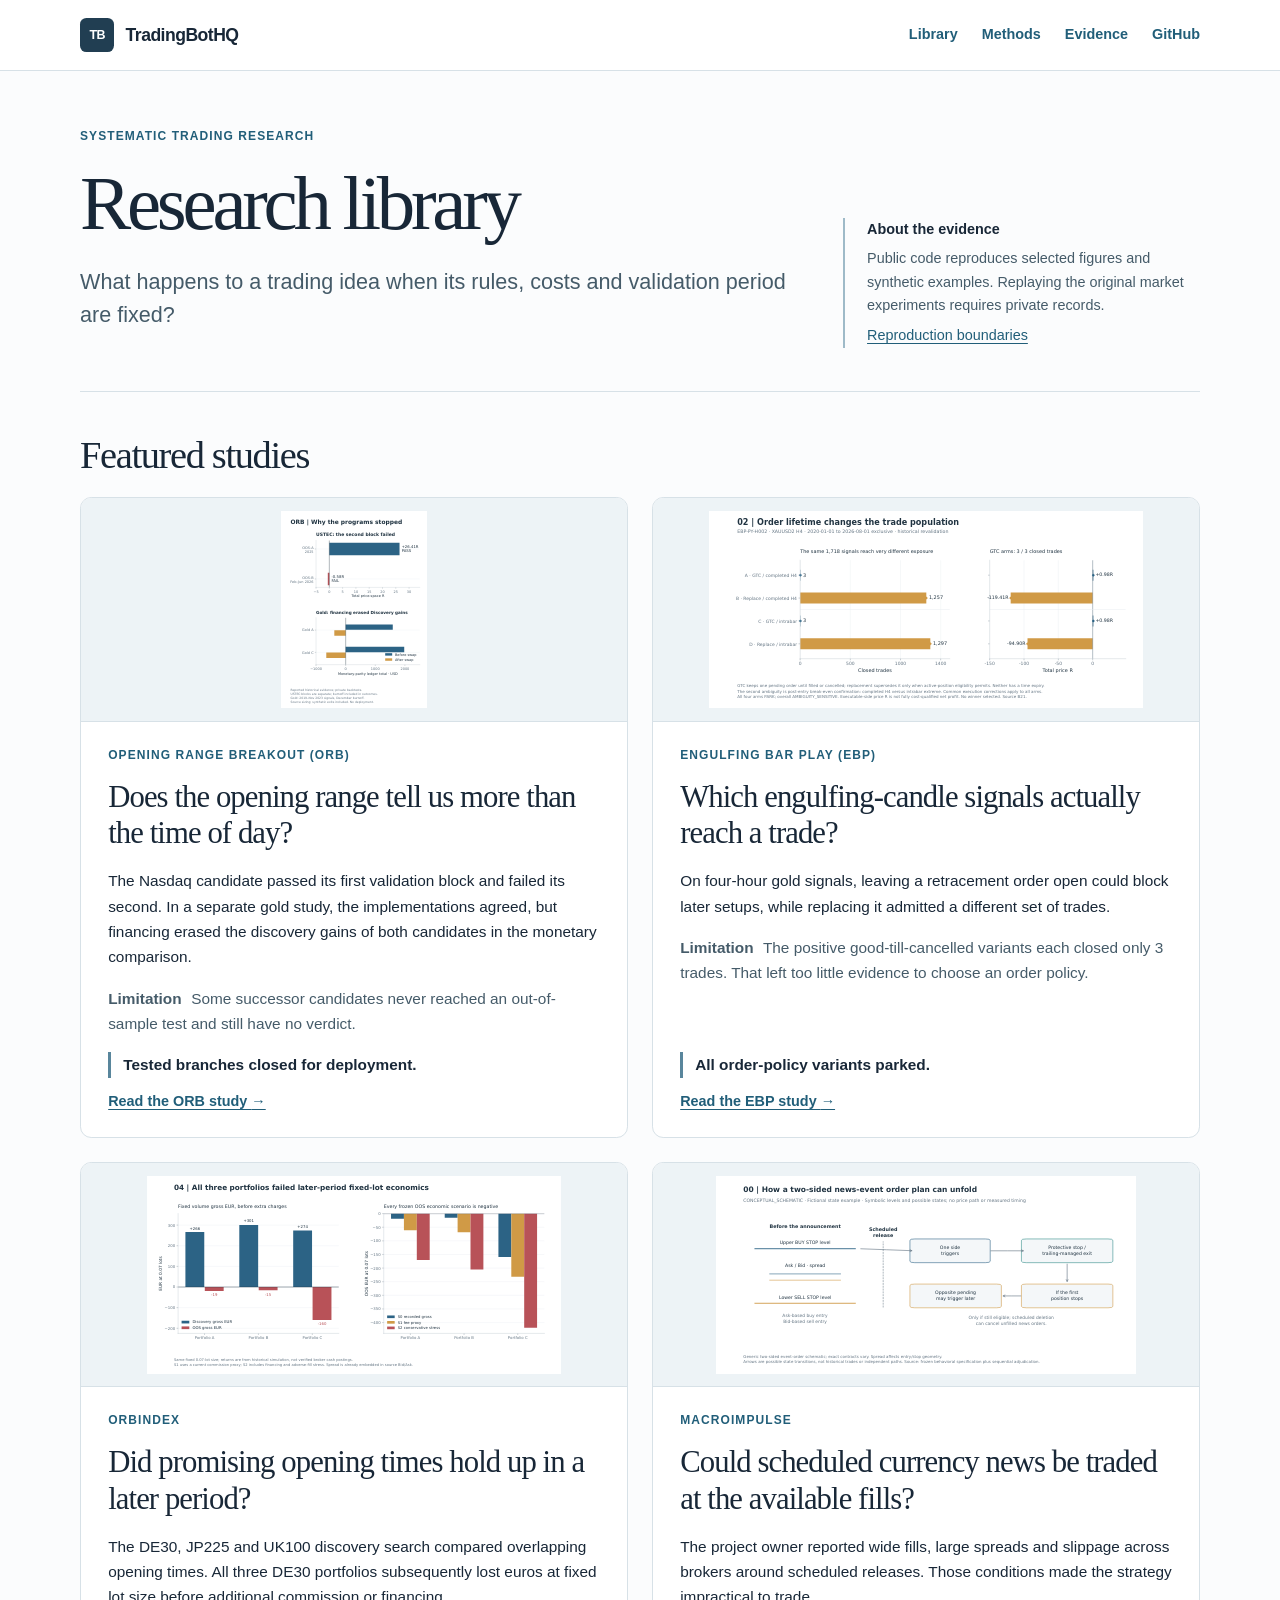
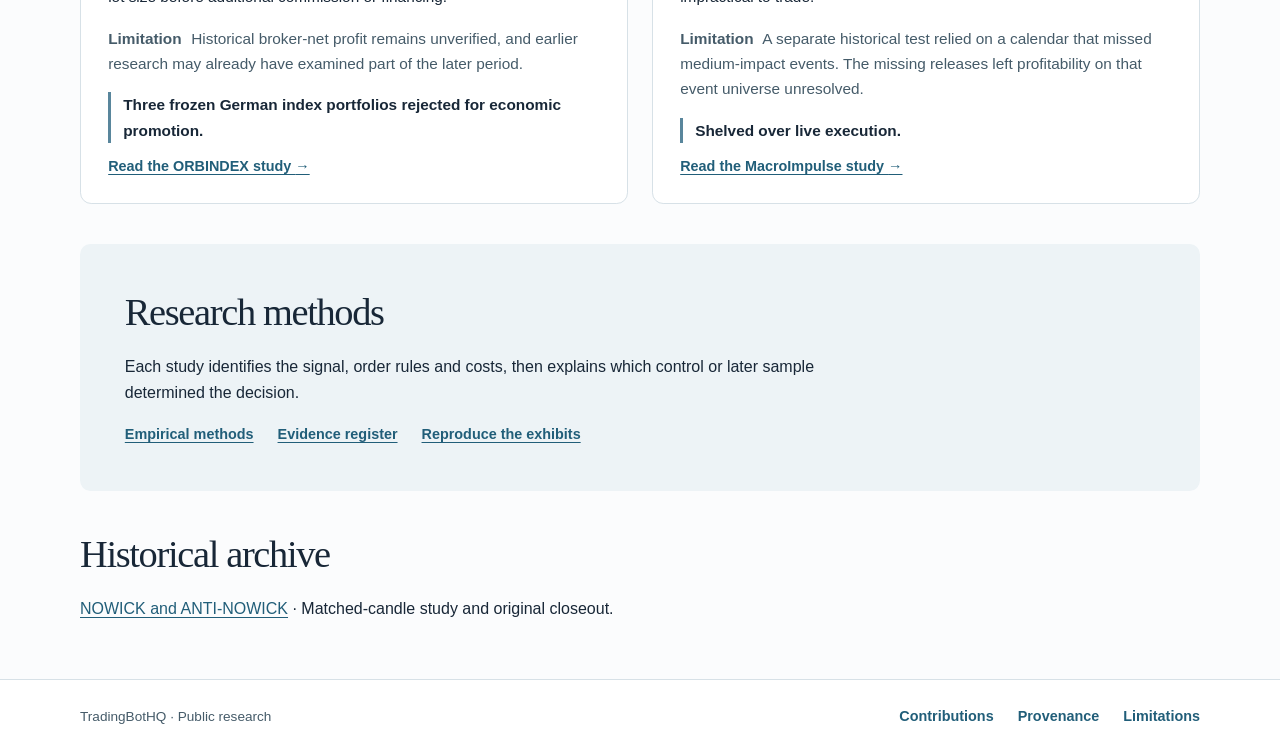
==== docs/index.html @ a3451382 "site: publish source-bound research case studies" ====
<!doctype html>
<html lang="en">
<head>
  <meta charset="utf-8">
  <meta name="viewport" content="width=device-width, initial-scale=1">
  <title>Research library | TradingBotHQ</title>
  <link rel="stylesheet" href="site.css">
</head>
<body>
<a class="skip" href="#content">Skip to content</a>
<header><div class="shell nav">
  <a class="logo" href="index.html"><span class="mark" aria-hidden="true">TB</span>TradingBotHQ</a>
  <nav aria-label="Main navigation"><a href="index.html#research">Library</a>
    <a href="index.html#method">Methods</a>
    <a href="https://github.com/vda93/systematic-research-lab/blob/main/docs/evidence.md">Evidence</a> <a href="https://github.com/vda93/systematic-research-lab">GitHub</a></nav>
</div></header>
<main id="content" tabindex="-1" class="shell">
<section class="hero">
  <div><p class="kicker">Systematic trading research</p><h1>Research library</h1>
  <p class="lead">What happens to a trading idea when its rules, costs and validation period are fixed?</p></div>
  <aside class="note"><strong>About the evidence</strong><p>Public code reproduces selected figures and synthetic examples.
  Replaying the original market experiments requires private records.</p><a href="https://github.com/vda93/systematic-research-lab/blob/main/docs/provenance.md">Reproduction boundaries</a></aside>
</section>
<section id="research"><h2>Featured studies</h2><div class="cards"><article class="card">
  <div class="plot"><img src="plots/orb-summary.svg" width="418" height="562" alt="Compact empirical finding: USTEC passed its first validation block and failed its second; the separate gold monetary ledger shows recorded financing erased both candidates&#x27; Discovery gains" loading="lazy"></div>
  <div class="card-body"><p class="kicker">Opening Range Breakout (ORB)</p>
  <h3><a href="orb.html">Does the opening range tell us more than the time of day?</a></h3>
  <p>The Nasdaq candidate passed its first validation block and failed its second. In a separate gold study, the implementations agreed, but financing erased the discovery gains of both candidates in the monetary comparison.</p>
  <p class="qualification"><strong>Limitation</strong> Some successor candidates never reached an out-of-sample test and still have no verdict.</p>
  <p class="verdict">Tested branches closed for deployment.</p>
  <a class="read" href="orb.html">Read the ORB study <span aria-hidden="true">→</span></a></div>
</article><article class="card">
  <div class="plot"><img src="plots/ebp-order-policy.svg" width="965" height="439" alt="Four H002 contracts compare GTC and replacement pending policies under completed-H4 and intrabar break-even. Closed-trade counts are 3, 1257, 3 and 1297; replacement totals are negative and the positive GTC totals have only three trades." loading="lazy"></div>
  <div class="card-body"><p class="kicker">Engulfing Bar Play (EBP)</p>
  <h3><a href="ebp.html">Which engulfing-candle signals actually reach a trade?</a></h3>
  <p>On four-hour gold signals, leaving a retracement order open could block later setups, while replacing it admitted a different set of trades.</p>
  <p class="qualification"><strong>Limitation</strong> The positive good-till-cancelled variants each closed only 3 trades. That left too little evidence to choose an order policy.</p>
  <p class="verdict">All order-policy variants parked.</p>
  <a class="read" href="ebp.html">Read the EBP study <span aria-hidden="true">→</span></a></div>
</article><article class="card">
  <div class="plot"><img src="plots/orbindex-economics.svg" width="965" height="461" alt="Discovery versus OOS fixed-lot EUR and the three unchanged OOS economic scenarios" loading="lazy"></div>
  <div class="card-body"><p class="kicker">ORBINDEX</p>
  <h3><a href="orbindex.html">Did promising opening times hold up in a later period?</a></h3>
  <p>The DE30, JP225 and UK100 discovery search compared overlapping opening times. All three DE30 portfolios subsequently lost euros at fixed lot size before additional commission or financing.</p>
  <p class="qualification"><strong>Limitation</strong> Historical broker-net profit remains unverified, and earlier research may already have examined part of the later period.</p>
  <p class="verdict">Three frozen German index portfolios rejected for economic promotion.</p>
  <a class="read" href="orbindex.html">Read the ORBINDEX study <span aria-hidden="true">→</span></a></div>
</article><article class="card">
  <div class="plot"><img src="plots/macro-mechanics.svg" width="950" height="446" alt="Conceptual fictional two-sided event-order schematic: symbolic upper buy-stop and lower sell-stop levels before a scheduled announcement, Ask and Bid spread context, then possible protective or trailing exit and a later opposite trigger. No historical price path or observed latency is shown." loading="lazy"></div>
  <div class="card-body"><p class="kicker">MacroImpulse</p>
  <h3><a href="macroimpulse.html">Could scheduled currency news be traded at the available fills?</a></h3>
  <p>The project owner reported wide fills, large spreads and slippage across brokers around scheduled releases. Those conditions made the strategy impractical to trade.</p>
  <p class="qualification"><strong>Limitation</strong> A separate historical test relied on a calendar that missed medium-impact events. The missing releases left profitability on that event universe unresolved.</p>
  <p class="verdict">Shelved over live execution.</p>
  <a class="read" href="macroimpulse.html">Read the MacroImpulse study <span aria-hidden="true">→</span></a></div>
</article></div></section>
<section class="method" id="method"><h2>Research methods</h2>
<p>Each study identifies the signal, order rules and costs, then explains which control or later sample determined the decision.</p>
<nav aria-label="Methods and sources"><a href="https://github.com/vda93/systematic-research-lab/blob/main/docs/empirical-methods.md">Empirical methods</a>
<a href="https://github.com/vda93/systematic-research-lab/blob/main/docs/evidence.md">Evidence register</a> <a href="https://github.com/vda93/systematic-research-lab/blob/main/docs/security.md#reproduce-the-checks">Reproduce the exhibits</a></nav></section>
<section class="archive"><h2>Historical archive</h2><p><a href="https://github.com/vda93/systematic-research-lab/blob/main/studies/nowick.md">NOWICK and ANTI-NOWICK</a> · Matched-candle study and original closeout.</p></section>
</main>
<footer><div class="shell foot"><span>TradingBotHQ · Public research</span>
<nav aria-label="Publication information"><a href="https://github.com/vda93/systematic-research-lab/blob/main/docs/ownership.md">Contributions</a>
<a href="https://github.com/vda93/systematic-research-lab/blob/main/docs/provenance.md">Provenance</a> <a href="https://github.com/vda93/systematic-research-lab/blob/main/docs/limitations.md">Limitations</a></nav></div></footer>
</body>
</html>
---- docs/site.css ----
/* Shared reading layout for the public library and its case studies. */
:root {
  color-scheme: light;
  --ink: #182737;
  --secondary: #455b69;
  --blue: #215e79;
  --hair: #d7e1e7;
  --paper: #fbfcfd;
  --soft: #edf3f6;
  --serif: Georgia, "Times New Roman", serif;
}
* { box-sizing: border-box; }
html { scroll-padding-top: 1rem; }
body {
  margin: 0;
  font: 1rem/1.65 Inter, -apple-system, BlinkMacSystemFont, "Segoe UI", sans-serif;
  color: var(--ink);
  background: var(--paper);
}
.shell { width: min(70rem, calc(100% - 3rem)); margin-inline: auto; }
header, footer { background: white; }
header { border-bottom: 1px solid var(--hair); }
footer { border-top: 1px solid var(--hair); }
.nav, .foot, nav:not(.contents):not(.related) {
  display: flex; align-items: center; flex-wrap: wrap; gap: .6rem 1.5rem;
}
.nav, .foot { justify-content: space-between; }
.nav { min-height: 4.4rem; padding-block: .75rem; }
a { color: var(--blue); text-underline-offset: .2em; }
a:hover { color: var(--ink); text-decoration: underline; }
:focus-visible { outline: 3px solid #236d97; outline-offset: 4px; }
.skip {
  position: absolute; left: .75rem; top: .75rem; transform: translateY(-200%);
  padding: .5rem 1rem; color: white; background: var(--ink); z-index: 5;
}
.skip:focus { transform: none; color: white; }
.logo, nav a { font-size: .9rem; font-weight: 600; }
.logo {
  display: flex; align-items: center; gap: .7rem; color: var(--ink);
  text-decoration: none; font-size: 1.1rem; letter-spacing: -.03em;
}
.mark {
  display: grid; place-items: center; width: 2.15rem; height: 2.15rem;
  border-radius: .4rem; background: #213e52; color: white; font-size: .78rem;
}
.nav nav a, .foot a { text-decoration: none; }
.nav nav a:hover, .foot a:hover { text-decoration: underline; }
h1, h2, h3 { font-family: var(--serif); font-weight: 500; text-wrap: pretty; }
h1 { font-size: clamp(2.7rem, 6vw, 5.1rem); line-height: 1.06; letter-spacing: -.055em; margin: .4rem 0 1.25rem; }
h2 { font-size: clamp(1.75rem, 3vw, 2.45rem); line-height: 1.2; letter-spacing: -.035em; margin: 0 0 1.2rem; }
h3 { font-size: clamp(1.45rem, 2.4vw, 2rem); line-height: 1.2; letter-spacing: -.03em; margin: .3rem 0 1rem; }
p { margin: 0 0 1rem; }
.kicker { color: var(--blue); font-size: .75rem; font-weight: 750; letter-spacing: .09em; text-transform: uppercase; }
.lead { font-size: clamp(1.1rem, 1.7vw, 1.35rem); line-height: 1.55; color: var(--secondary); max-width: 48rem; }
.hero {
  display: grid; grid-template-columns: minmax(0, 2fr) minmax(14rem, 1fr);
  align-items: end; gap: 3rem; padding: 3.5rem 0 2.7rem; border-bottom: 1px solid var(--hair);
}
.note { border-left: 2px solid #9ebac8; padding-left: 1.4rem; max-width: 24rem; font-size: .9rem; }
.note p { margin: .35rem 0; color: var(--secondary); }
#research { padding: 2.5rem 0; }
.cards { display: grid; grid-template-columns: repeat(2,minmax(0,1fr)); gap: 1.5rem; }
.card {
  min-width: 0; display: flex; flex-direction: column; border-radius: .7rem;
  border: 1px solid var(--hair); background: white; overflow: hidden;
}
.plot {
  background: var(--soft); border-bottom: 1px solid var(--hair);
  height: clamp(11.5rem, 18vw, 14rem); display: grid; place-items: center; padding: .8rem 1rem;
}
.plot img { width: 100%; height: 100%; min-height: 0; object-fit: contain; }
.card-body { padding: 1.5rem 1.7rem; display: flex; flex-direction: column; flex: 1; }
.card-body .kicker { margin: 0 0 .5rem; }
.card h3 a { color: var(--ink); text-decoration: none; }
.card h3 a:hover { text-decoration: underline; }
.card-body p { font-size: .96rem; }
.card-body .kicker { font-size: .75rem; }
.qualification { color: var(--secondary); }
.qualification strong, .summary strong { margin-right: .35em; }
.verdict { color: var(--ink); border-left: 3px solid #59869c; padding-left: .75rem; }
.card-body .verdict { margin-top: auto; margin-bottom: .75rem; font-weight: 650; }
.read { align-self: flex-start; font-weight: 700; font-size: .9rem; }
.method { background: var(--soft); border-radius: .65rem; padding: clamp(1.5rem,4vw,2.8rem); }
.method p, .archive p { max-width: 48rem; }
.archive { padding: 2.5rem 0; }
.foot { padding: 1.6rem 0; color: var(--secondary); font-size: .85rem; }
nav.crumb { padding: 1.4rem 0; gap: .35rem .65rem; color: var(--secondary); font-size: .9rem; }
.article-head { max-width: 58rem; padding: 1.4rem 0 2rem; }
.article-head h1 { font-size: clamp(2.45rem,5vw,4.35rem); }
.article-head .kicker { margin-bottom: .65rem; }
.summary { max-width: 50rem; margin-block: 1.2rem; padding: 1rem 1.3rem; background: var(--soft); }
.summary p { margin: 0; }
.summary .verdict { padding: 0; border: 0; margin-bottom: .35rem; }
.citation { color: var(--secondary); font-size: .83rem; }
.article-layout { display: grid; grid-template-columns: minmax(11rem,1fr) minmax(0,3.1fr); gap: clamp(2rem,5vw,5rem); border-top: 1px solid var(--hair); }
.contents { align-self: start; position: sticky; top: 1rem; padding-top: 1.7rem; }
.contents strong { font-size: .95rem; }
.contents ul { list-style: none; padding: 0; margin: .5rem 0 0; }
.contents a { display: inline-block; padding-block: .22rem; font-size: .86rem; font-weight: 500; }
.reading { max-width: 50rem; overflow-wrap: break-word; }
.reading section { padding: 1.7rem 0 .6rem; border-bottom: 1px solid var(--hair); }
.reading section:last-child { border: 0; }
.reading h2 { font-size: clamp(1.6rem,3vw,2.1rem); }
figure { margin: 1.45rem 0 1rem; }
figure img { width: 100%; height: auto; display: block; background: white; border: 1px solid var(--hair); }
figure a { display: inline; }
figure > a { display: block; }
figcaption { color: var(--secondary); font-size: .85rem; margin-top: .55rem; }
.related { border-top: 1px solid var(--hair); padding: 1.8rem 0; line-height: 2; }
.related strong { margin-right: 1rem; }
@media (max-width: 48rem) {
  .shell { width: min(100% - 2rem, 39rem); }
  .hero, .article-layout, .cards { grid-template-columns: minmax(0,1fr); }
  .hero { gap: 1.25rem; padding: 2rem 0 1.6rem; }
  .note { max-width: 34rem; }
  .article-layout { gap: .5rem; }
  .contents { position: static; }
  .contents ul { display: flex; flex-wrap: wrap; gap: .15rem 1rem; }
  .plot { height: clamp(10rem, 40vw, 14rem); grid-template-rows: minmax(0,1fr); }
  .card-body { padding: 1.2rem; }
  .related strong { display: block; }
}
@media (max-width: 31rem) {
  .nav { align-items: flex-start; gap: .4rem; flex-direction: column; }
  .nav nav { column-gap: 1.1rem; }
  #research { padding-top: 1.65rem; }
  .article-head { padding-top: .5rem; }
  .foot { gap: .5rem; }
}
@media (prefers-reduced-motion: reduce) {
  html { scroll-behavior: auto; }
}
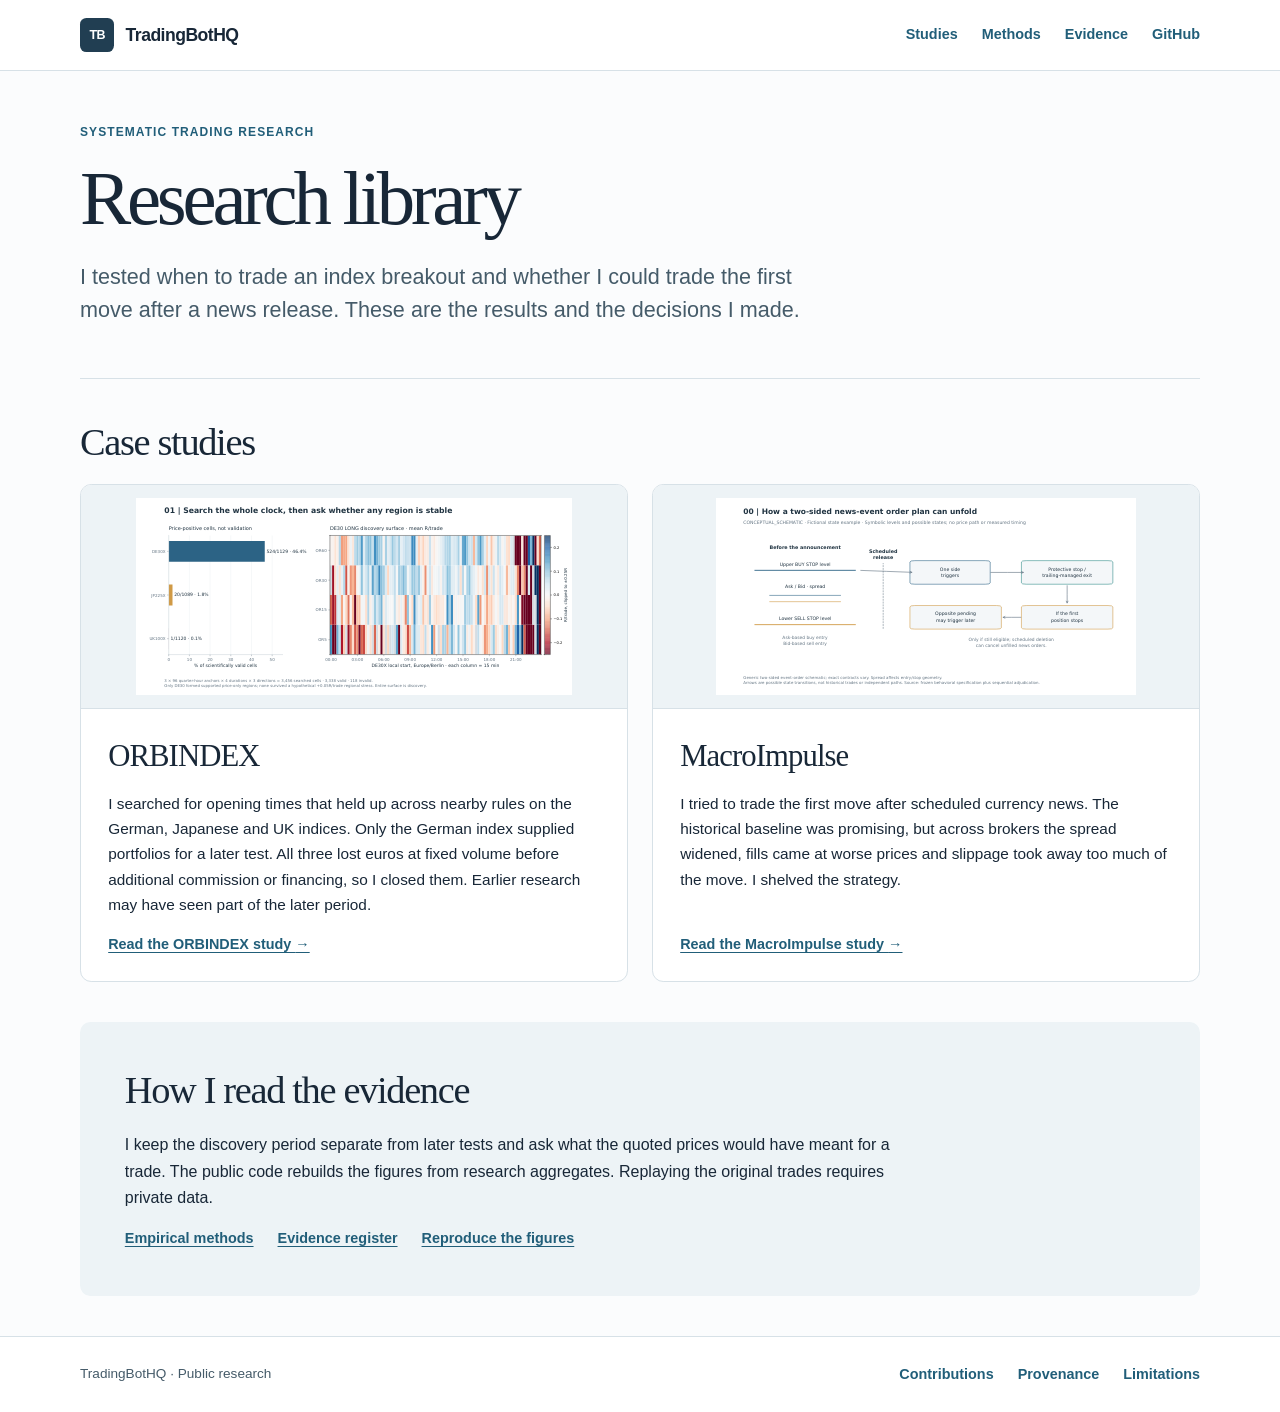
==== commit 28843e38: "portfolio: restore ORBINDEX and feature the MacroImpulse execution closeout" ====
--- a/docs/index.html
+++ b/docs/index.html
@@ -10,55 +10,28 @@
 <a class="skip" href="#content">Skip to content</a>
 <header><div class="shell nav">
   <a class="logo" href="index.html"><span class="mark" aria-hidden="true">TB</span>TradingBotHQ</a>
-  <nav aria-label="Main navigation"><a href="index.html#research">Library</a>
+  <nav aria-label="Main navigation"><a href="index.html#research">Studies</a>
     <a href="index.html#method">Methods</a>
     <a href="https://github.com/vda93/systematic-research-lab/blob/main/docs/evidence.md">Evidence</a> <a href="https://github.com/vda93/systematic-research-lab">GitHub</a></nav>
 </div></header>
 <main id="content" tabindex="-1" class="shell">
 <section class="hero">
-  <div><p class="kicker">Systematic trading research</p><h1>Research library</h1>
-  <p class="lead">What happens to a trading idea when its rules, costs and validation period are fixed?</p></div>
-  <aside class="note"><strong>About the evidence</strong><p>Public code reproduces selected figures and synthetic examples.
-  Replaying the original market experiments requires private records.</p><a href="https://github.com/vda93/systematic-research-lab/blob/main/docs/provenance.md">Reproduction boundaries</a></aside>
+<div><p class="kicker">Systematic trading research</p><h1>Research library</h1>
+<p class="lead">I tested when to trade an index breakout and whether I could trade the first move after a news release. These are the results and the decisions I made.</p></div>
 </section>
-<section id="research"><h2>Featured studies</h2><div class="cards"><article class="card">
-  <div class="plot"><img src="plots/orb-summary.svg" width="418" height="562" alt="Compact empirical finding: USTEC passed its first validation block and failed its second; the separate gold monetary ledger shows recorded financing erased both candidates&#x27; Discovery gains" loading="lazy"></div>
-  <div class="card-body"><p class="kicker">Opening Range Breakout (ORB)</p>
-  <h3><a href="orb.html">Does the opening range tell us more than the time of day?</a></h3>
-  <p>The Nasdaq candidate passed its first validation block and failed its second. In a separate gold study, the implementations agreed, but financing erased the discovery gains of both candidates in the monetary comparison.</p>
-  <p class="qualification"><strong>Limitation</strong> Some successor candidates never reached an out-of-sample test and still have no verdict.</p>
-  <p class="verdict">Tested branches closed for deployment.</p>
-  <a class="read" href="orb.html">Read the ORB study <span aria-hidden="true">→</span></a></div>
+<section id="research"><h2>Case studies</h2><div class="cards"><article class="card">
+<div class="plot"><img src="plots/orbindex-search.svg" width="965" height="436" alt="Price-positive fractions by market and the DE30X LONG discovery heatmap across the local 24-hour clock" loading="lazy"></div>
+<div class="card-body"><h3><a href="orbindex.html">ORBINDEX</a></h3>
+<p>I searched for opening times that held up across nearby rules on the German, Japanese and UK indices. Only the German index supplied portfolios for a later test. All three lost euros at fixed volume before additional commission or financing, so I closed them. Earlier research may have seen part of the later period.</p><a class="read" href="orbindex.html">Read the ORBINDEX study <span aria-hidden="true">→</span></a></div>
 </article><article class="card">
-  <div class="plot"><img src="plots/ebp-order-policy.svg" width="965" height="439" alt="Four H002 contracts compare GTC and replacement pending policies under completed-H4 and intrabar break-even. Closed-trade counts are 3, 1257, 3 and 1297; replacement totals are negative and the positive GTC totals have only three trades." loading="lazy"></div>
-  <div class="card-body"><p class="kicker">Engulfing Bar Play (EBP)</p>
-  <h3><a href="ebp.html">Which engulfing-candle signals actually reach a trade?</a></h3>
-  <p>On four-hour gold signals, leaving a retracement order open could block later setups, while replacing it admitted a different set of trades.</p>
-  <p class="qualification"><strong>Limitation</strong> The positive good-till-cancelled variants each closed only 3 trades. That left too little evidence to choose an order policy.</p>
-  <p class="verdict">All order-policy variants parked.</p>
-  <a class="read" href="ebp.html">Read the EBP study <span aria-hidden="true">→</span></a></div>
-</article><article class="card">
-  <div class="plot"><img src="plots/orbindex-economics.svg" width="965" height="461" alt="Discovery versus OOS fixed-lot EUR and the three unchanged OOS economic scenarios" loading="lazy"></div>
-  <div class="card-body"><p class="kicker">ORBINDEX</p>
-  <h3><a href="orbindex.html">Did promising opening times hold up in a later period?</a></h3>
-  <p>The DE30, JP225 and UK100 discovery search compared overlapping opening times. All three DE30 portfolios subsequently lost euros at fixed lot size before additional commission or financing.</p>
-  <p class="qualification"><strong>Limitation</strong> Historical broker-net profit remains unverified, and earlier research may already have examined part of the later period.</p>
-  <p class="verdict">Three frozen German index portfolios rejected for economic promotion.</p>
-  <a class="read" href="orbindex.html">Read the ORBINDEX study <span aria-hidden="true">→</span></a></div>
-</article><article class="card">
-  <div class="plot"><img src="plots/macro-mechanics.svg" width="950" height="446" alt="Conceptual fictional two-sided event-order schematic: symbolic upper buy-stop and lower sell-stop levels before a scheduled announcement, Ask and Bid spread context, then possible protective or trailing exit and a later opposite trigger. No historical price path or observed latency is shown." loading="lazy"></div>
-  <div class="card-body"><p class="kicker">MacroImpulse</p>
-  <h3><a href="macroimpulse.html">Could scheduled currency news be traded at the available fills?</a></h3>
-  <p>The project owner reported wide fills, large spreads and slippage across brokers around scheduled releases. Those conditions made the strategy impractical to trade.</p>
-  <p class="qualification"><strong>Limitation</strong> A separate historical test relied on a calendar that missed medium-impact events. The missing releases left profitability on that event universe unresolved.</p>
-  <p class="verdict">Shelved over live execution.</p>
-  <a class="read" href="macroimpulse.html">Read the MacroImpulse study <span aria-hidden="true">→</span></a></div>
+<div class="plot"><img src="plots/macro-mechanics.svg" width="950" height="446" alt="Illustration of a two-sided news order with buy and sell triggers, a protective exit and a possible opposite-side entry." loading="lazy"></div>
+<div class="card-body"><h3><a href="macroimpulse.html">MacroImpulse</a></h3>
+<p>I tried to trade the first move after scheduled currency news. The historical baseline was promising, but across brokers the spread widened, fills came at worse prices and slippage took away too much of the move. I shelved the strategy.</p><a class="read" href="macroimpulse.html">Read the MacroImpulse study <span aria-hidden="true">→</span></a></div>
 </article></div></section>
-<section class="method" id="method"><h2>Research methods</h2>
-<p>Each study identifies the signal, order rules and costs, then explains which control or later sample determined the decision.</p>
+<section class="method" id="method"><h2>How I read the evidence</h2>
+<p>I keep the discovery period separate from later tests and ask what the quoted prices would have meant for a trade. The public code rebuilds the figures from research aggregates. Replaying the original trades requires private data.</p>
 <nav aria-label="Methods and sources"><a href="https://github.com/vda93/systematic-research-lab/blob/main/docs/empirical-methods.md">Empirical methods</a>
-<a href="https://github.com/vda93/systematic-research-lab/blob/main/docs/evidence.md">Evidence register</a> <a href="https://github.com/vda93/systematic-research-lab/blob/main/docs/security.md#reproduce-the-checks">Reproduce the exhibits</a></nav></section>
-<section class="archive"><h2>Historical archive</h2><p><a href="https://github.com/vda93/systematic-research-lab/blob/main/studies/nowick.md">NOWICK and ANTI-NOWICK</a> · Matched-candle study and original closeout.</p></section>
+<a href="https://github.com/vda93/systematic-research-lab/blob/main/docs/evidence.md">Evidence register</a> <a href="https://github.com/vda93/systematic-research-lab/blob/main/docs/security.md#reproduce-the-checks">Reproduce the figures</a></nav></section>
 </main>
 <footer><div class="shell foot"><span>TradingBotHQ · Public research</span>
 <nav aria-label="Publication information"><a href="https://github.com/vda93/systematic-research-lab/blob/main/docs/ownership.md">Contributions</a>
--- a/docs/site.css
+++ b/docs/site.css
@@ -52,12 +52,7 @@
 p { margin: 0 0 1rem; }
 .kicker { color: var(--blue); font-size: .75rem; font-weight: 750; letter-spacing: .09em; text-transform: uppercase; }
 .lead { font-size: clamp(1.1rem, 1.7vw, 1.35rem); line-height: 1.55; color: var(--secondary); max-width: 48rem; }
-.hero {
-  display: grid; grid-template-columns: minmax(0, 2fr) minmax(14rem, 1fr);
-  align-items: end; gap: 3rem; padding: 3.5rem 0 2.7rem; border-bottom: 1px solid var(--hair);
-}
-.note { border-left: 2px solid #9ebac8; padding-left: 1.4rem; max-width: 24rem; font-size: .9rem; }
-.note p { margin: .35rem 0; color: var(--secondary); }
+.hero { padding: 3.2rem 0 2.2rem; border-bottom: 1px solid var(--hair); }
 #research { padding: 2.5rem 0; }
 .cards { display: grid; grid-template-columns: repeat(2,minmax(0,1fr)); gap: 1.5rem; }
 .card {
@@ -70,49 +65,39 @@
 }
 .plot img { width: 100%; height: 100%; min-height: 0; object-fit: contain; }
 .card-body { padding: 1.5rem 1.7rem; display: flex; flex-direction: column; flex: 1; }
-.card-body .kicker { margin: 0 0 .5rem; }
 .card h3 a { color: var(--ink); text-decoration: none; }
 .card h3 a:hover { text-decoration: underline; }
 .card-body p { font-size: .96rem; }
-.card-body .kicker { font-size: .75rem; }
-.qualification { color: var(--secondary); }
-.qualification strong, .summary strong { margin-right: .35em; }
-.verdict { color: var(--ink); border-left: 3px solid #59869c; padding-left: .75rem; }
-.card-body .verdict { margin-top: auto; margin-bottom: .75rem; font-weight: 650; }
-.read { align-self: flex-start; font-weight: 700; font-size: .9rem; }
-.method { background: var(--soft); border-radius: .65rem; padding: clamp(1.5rem,4vw,2.8rem); }
-.method p, .archive p { max-width: 48rem; }
-.archive { padding: 2.5rem 0; }
+.read { margin-top: auto; align-self: flex-start; font-weight: 700; font-size: .9rem; }
+.method { background: var(--soft); border-radius: .65rem; margin-bottom: 2.5rem; padding: clamp(1.5rem,4vw,2.8rem); }
+.method p { max-width: 48rem; }
 .foot { padding: 1.6rem 0; color: var(--secondary); font-size: .85rem; }
 nav.crumb { padding: 1.4rem 0; gap: .35rem .65rem; color: var(--secondary); font-size: .9rem; }
-.article-head { max-width: 58rem; padding: 1.4rem 0 2rem; }
+.article-head { max-width: 51rem; padding: 1.4rem 0 2rem; }
 .article-head h1 { font-size: clamp(2.45rem,5vw,4.35rem); }
-.article-head .kicker { margin-bottom: .65rem; }
-.summary { max-width: 50rem; margin-block: 1.2rem; padding: 1rem 1.3rem; background: var(--soft); }
-.summary p { margin: 0; }
-.summary .verdict { padding: 0; border: 0; margin-bottom: .35rem; }
-.citation { color: var(--secondary); font-size: .83rem; }
 .article-layout { display: grid; grid-template-columns: minmax(11rem,1fr) minmax(0,3.1fr); gap: clamp(2rem,5vw,5rem); border-top: 1px solid var(--hair); }
 .contents { align-self: start; position: sticky; top: 1rem; padding-top: 1.7rem; }
 .contents strong { font-size: .95rem; }
 .contents ul { list-style: none; padding: 0; margin: .5rem 0 0; }
 .contents a { display: inline-block; padding-block: .22rem; font-size: .86rem; font-weight: 500; }
 .reading { max-width: 50rem; overflow-wrap: break-word; }
-.reading section { padding: 1.7rem 0 .6rem; border-bottom: 1px solid var(--hair); }
-.reading section:last-child { border: 0; }
+.reading > section { padding: 1.7rem 0 .6rem; border-bottom: 1px solid var(--hair); }
+.reading > section:last-child { border: 0; }
 .reading h2 { font-size: clamp(1.6rem,3vw,2.1rem); }
-figure { margin: 1.45rem 0 1rem; }
-figure img { width: 100%; height: auto; display: block; background: white; border: 1px solid var(--hair); }
-figure a { display: inline; }
-figure > a { display: block; }
-figcaption { color: var(--secondary); font-size: .85rem; margin-top: .55rem; }
+.chart { display: block; margin: 1.45rem 0 1rem; }
+.chart img { width: 100%; height: auto; display: block; background: white; border: 1px solid var(--hair); }
+.table-scroll { max-width: 100%; overflow-x: auto; margin: 1.25rem 0; }
+table { width: 100%; min-width: 29rem; border-collapse: collapse; background: white; font-size: .92rem; }
+th, td { text-align: left; padding: .6rem .75rem; border-bottom: 1px solid var(--hair); }
+th { vertical-align: bottom; background: var(--soft); line-height: 1.4; }
+td { vertical-align: top; }
+code { overflow-wrap: anywhere; }
 .related { border-top: 1px solid var(--hair); padding: 1.8rem 0; line-height: 2; }
 .related strong { margin-right: 1rem; }
 @media (max-width: 48rem) {
   .shell { width: min(100% - 2rem, 39rem); }
-  .hero, .article-layout, .cards { grid-template-columns: minmax(0,1fr); }
-  .hero { gap: 1.25rem; padding: 2rem 0 1.6rem; }
-  .note { max-width: 34rem; }
+  .article-layout, .cards { grid-template-columns: minmax(0,1fr); }
+  .hero { padding: 2rem 0 1.6rem; }
   .article-layout { gap: .5rem; }
   .contents { position: static; }
   .contents ul { display: flex; flex-wrap: wrap; gap: .15rem 1rem; }
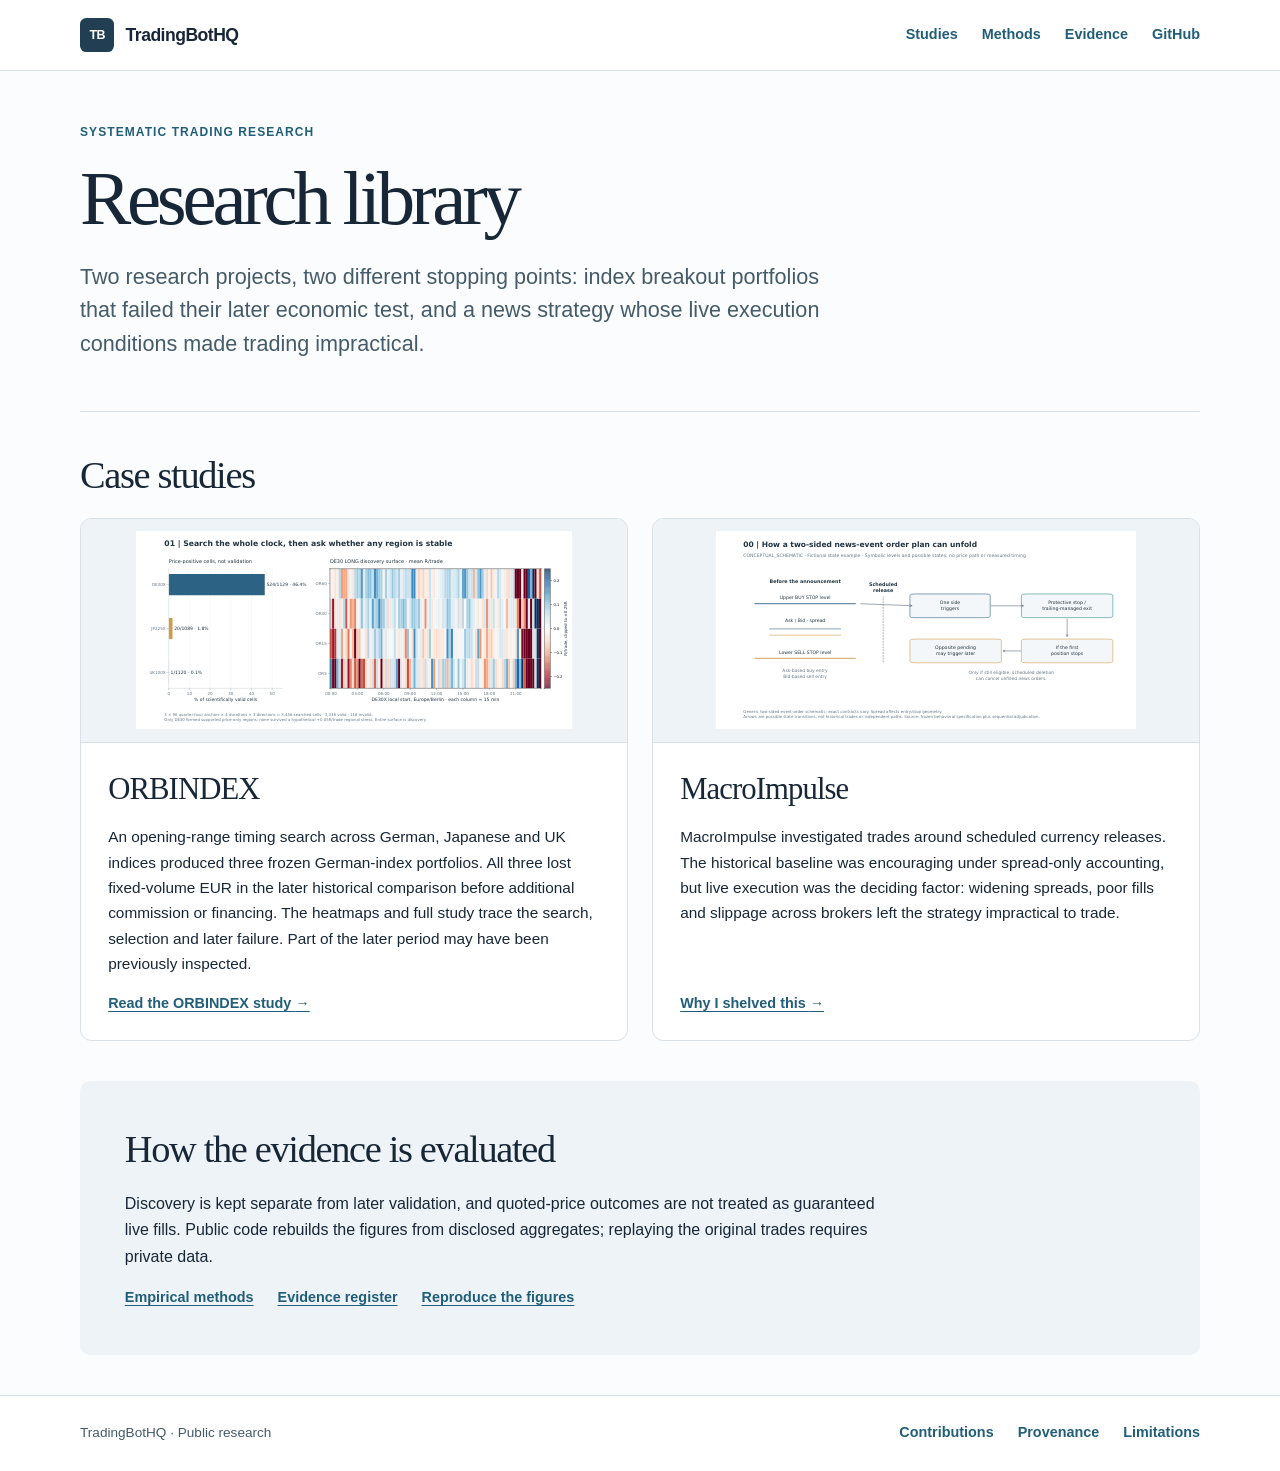
==== commit f3c6834d: "docs: surface MacroImpulse execution closeout and simplify research voice" ====
--- a/docs/index.html
+++ b/docs/index.html
@@ -17,19 +17,19 @@
 <main id="content" tabindex="-1" class="shell">
 <section class="hero">
 <div><p class="kicker">Systematic trading research</p><h1>Research library</h1>
-<p class="lead">I tested when to trade an index breakout and whether I could trade the first move after a news release. These are the results and the decisions I made.</p></div>
+<p class="lead">Two research projects, two different stopping points: index breakout portfolios that failed their later economic test, and a news strategy whose live execution conditions made trading impractical.</p></div>
 </section>
 <section id="research"><h2>Case studies</h2><div class="cards"><article class="card">
 <div class="plot"><img src="plots/orbindex-search.svg" width="965" height="436" alt="Price-positive fractions by market and the DE30X LONG discovery heatmap across the local 24-hour clock" loading="lazy"></div>
 <div class="card-body"><h3><a href="orbindex.html">ORBINDEX</a></h3>
-<p>I searched for opening times that held up across nearby rules on the German, Japanese and UK indices. Only the German index supplied portfolios for a later test. All three lost euros at fixed volume before additional commission or financing, so I closed them. Earlier research may have seen part of the later period.</p><a class="read" href="orbindex.html">Read the ORBINDEX study <span aria-hidden="true">→</span></a></div>
+<p>An opening-range timing search across German, Japanese and UK indices produced three frozen German-index portfolios. All three lost fixed-volume EUR in the later historical comparison before additional commission or financing. The heatmaps and full study trace the search, selection and later failure. Part of the later period may have been previously inspected.</p><a class="read" href="orbindex.html">Read the ORBINDEX study <span aria-hidden="true">→</span></a></div>
 </article><article class="card">
 <div class="plot"><img src="plots/macro-mechanics.svg" width="950" height="446" alt="Illustration of a two-sided news order with buy and sell triggers, a protective exit and a possible opposite-side entry." loading="lazy"></div>
 <div class="card-body"><h3><a href="macroimpulse.html">MacroImpulse</a></h3>
-<p>I tried to trade the first move after scheduled currency news. The historical baseline was promising, but across brokers the spread widened, fills came at worse prices and slippage took away too much of the move. I shelved the strategy.</p><a class="read" href="macroimpulse.html">Read the MacroImpulse study <span aria-hidden="true">→</span></a></div>
+<p>MacroImpulse investigated trades around scheduled currency releases. The historical baseline was encouraging under spread-only accounting, but live execution was the deciding factor: widening spreads, poor fills and slippage across brokers left the strategy impractical to trade.</p><a class="read" href="macroimpulse.html">Why I shelved this <span aria-hidden="true">→</span></a></div>
 </article></div></section>
-<section class="method" id="method"><h2>How I read the evidence</h2>
-<p>I keep the discovery period separate from later tests and ask what the quoted prices would have meant for a trade. The public code rebuilds the figures from research aggregates. Replaying the original trades requires private data.</p>
+<section class="method" id="method"><h2>How the evidence is evaluated</h2>
+<p>Discovery is kept separate from later validation, and quoted-price outcomes are not treated as guaranteed live fills. Public code rebuilds the figures from disclosed aggregates; replaying the original trades requires private data.</p>
 <nav aria-label="Methods and sources"><a href="https://github.com/vda93/systematic-research-lab/blob/main/docs/empirical-methods.md">Empirical methods</a>
 <a href="https://github.com/vda93/systematic-research-lab/blob/main/docs/evidence.md">Evidence register</a> <a href="https://github.com/vda93/systematic-research-lab/blob/main/docs/security.md#reproduce-the-checks">Reproduce the figures</a></nav></section>
 </main>
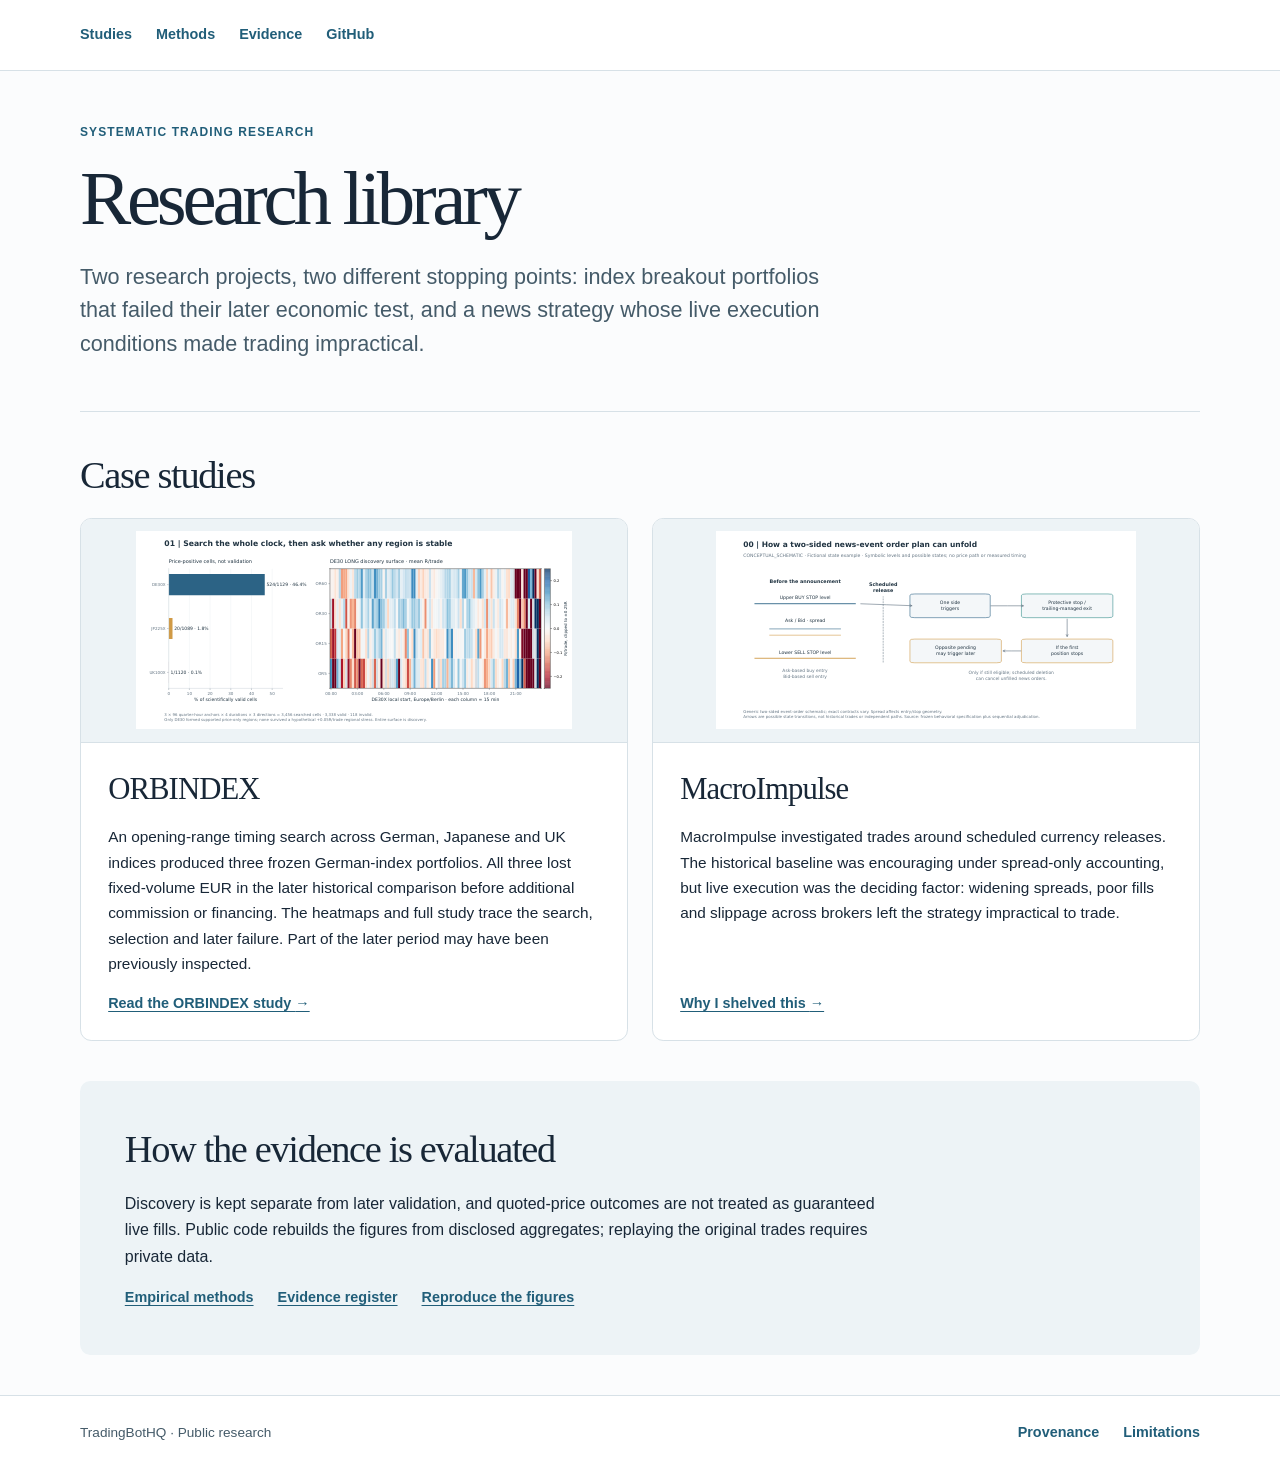
==== commit c0235103: "site: remove header logo and show the execution reason directly" ====
--- a/docs/index.html
+++ b/docs/index.html
@@ -9,7 +9,6 @@
 <body>
 <a class="skip" href="#content">Skip to content</a>
 <header><div class="shell nav">
-  <a class="logo" href="index.html"><span class="mark" aria-hidden="true">TB</span>TradingBotHQ</a>
   <nav aria-label="Main navigation"><a href="index.html#research">Studies</a>
     <a href="index.html#method">Methods</a>
     <a href="https://github.com/vda93/systematic-research-lab/blob/main/docs/evidence.md">Evidence</a> <a href="https://github.com/vda93/systematic-research-lab">GitHub</a></nav>
@@ -34,7 +33,6 @@
 <a href="https://github.com/vda93/systematic-research-lab/blob/main/docs/evidence.md">Evidence register</a> <a href="https://github.com/vda93/systematic-research-lab/blob/main/docs/security.md#reproduce-the-checks">Reproduce the figures</a></nav></section>
 </main>
 <footer><div class="shell foot"><span>TradingBotHQ · Public research</span>
-<nav aria-label="Publication information"><a href="https://github.com/vda93/systematic-research-lab/blob/main/docs/ownership.md">Contributions</a>
-<a href="https://github.com/vda93/systematic-research-lab/blob/main/docs/provenance.md">Provenance</a> <a href="https://github.com/vda93/systematic-research-lab/blob/main/docs/limitations.md">Limitations</a></nav></div></footer>
+<nav aria-label="Publication information"><a href="https://github.com/vda93/systematic-research-lab/blob/main/docs/provenance.md">Provenance</a> <a href="https://github.com/vda93/systematic-research-lab/blob/main/docs/limitations.md">Limitations</a></nav></div></footer>
 </body>
 </html>
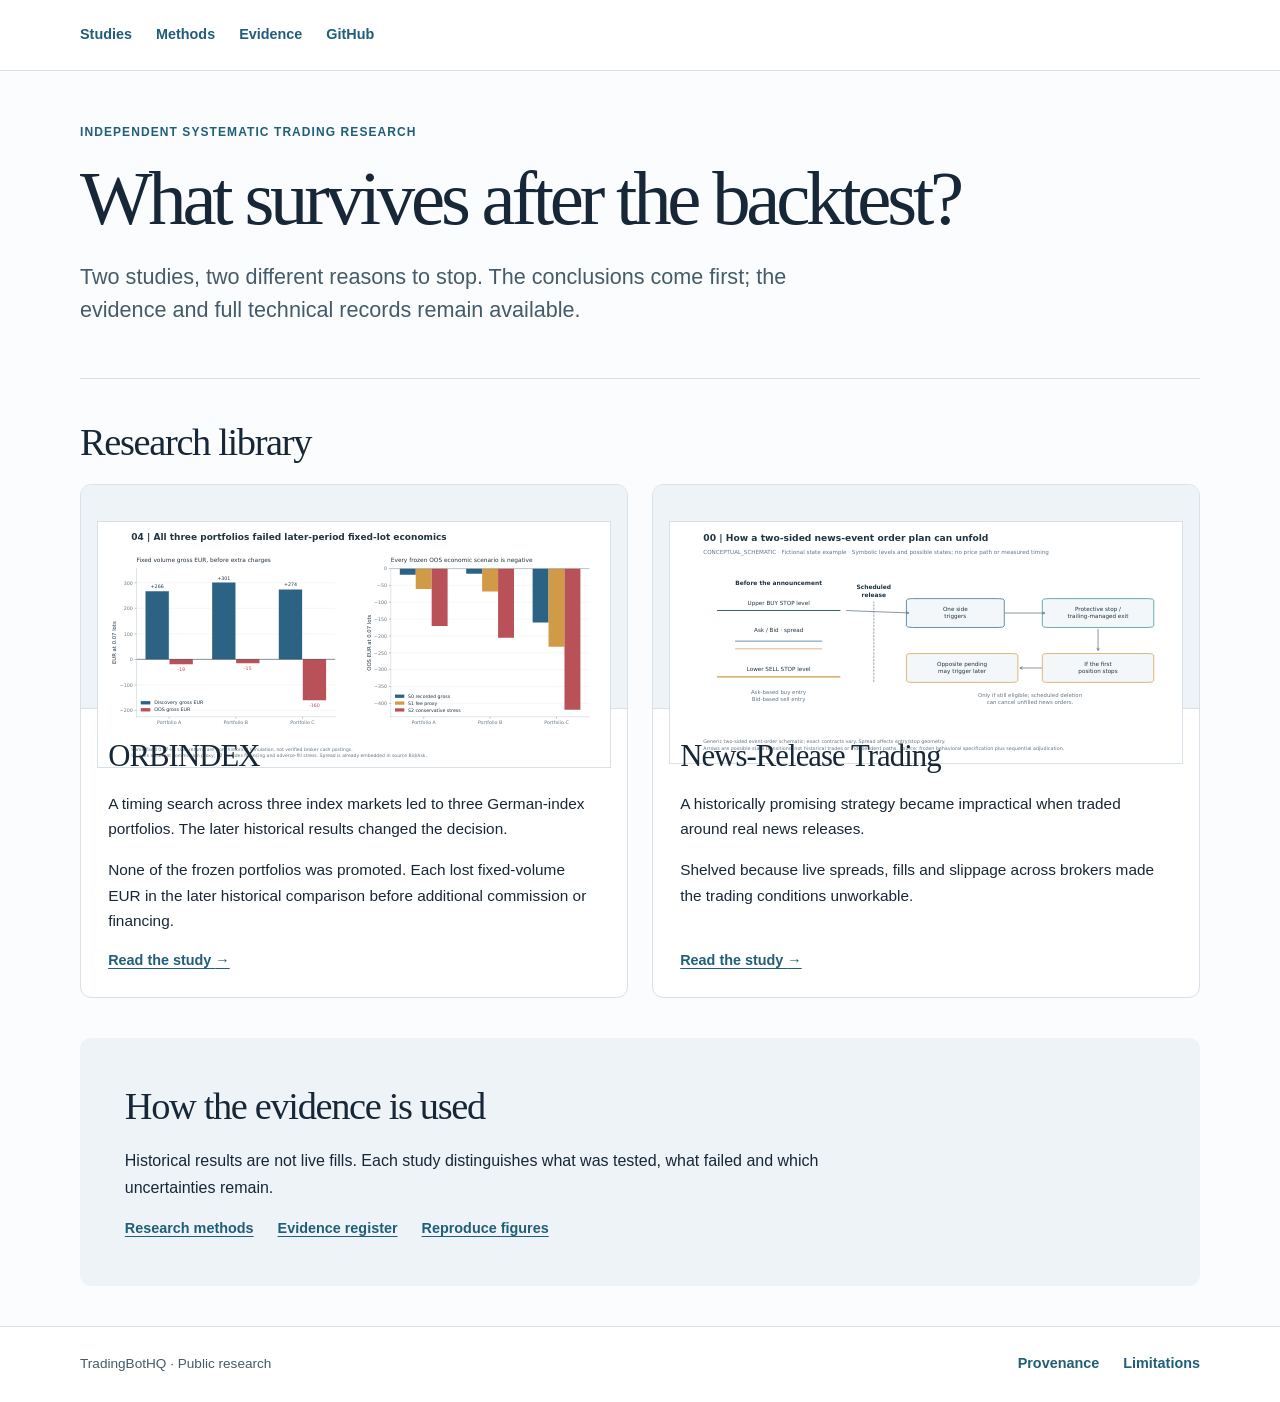
==== commit 5ce3ac2e: "site: render concise source-checked articles rather than full audit transcripts" ====
--- a/docs/index.html
+++ b/docs/index.html
@@ -1,36 +1,29 @@
 <!doctype html>
 <html lang="en">
 <head>
-  <meta charset="utf-8">
-  <meta name="viewport" content="width=device-width, initial-scale=1">
-  <title>Research library | TradingBotHQ</title>
-  <link rel="stylesheet" href="site.css">
+<meta charset="utf-8">
+<meta name="viewport" content="width=device-width, initial-scale=1">
+<title>Research library | TradingBotHQ</title>
+<link rel="stylesheet" href="site.css">
 </head>
 <body>
 <a class="skip" href="#content">Skip to content</a>
 <header><div class="shell nav">
-  <nav aria-label="Main navigation"><a href="index.html#research">Studies</a>
-    <a href="index.html#method">Methods</a>
-    <a href="https://github.com/vda93/systematic-research-lab/blob/main/docs/evidence.md">Evidence</a> <a href="https://github.com/vda93/systematic-research-lab">GitHub</a></nav>
+<nav aria-label="Main navigation"><a href="index.html#research">Studies</a>
+<a href="index.html#method">Methods</a>
+<a href="https://github.com/vda93/systematic-research-lab/blob/main/docs/evidence.md">Evidence</a> <a href="https://github.com/vda93/systematic-research-lab">GitHub</a></nav>
 </div></header>
 <main id="content" tabindex="-1" class="shell">
 <section class="hero">
-<div><p class="kicker">Systematic trading research</p><h1>Research library</h1>
-<p class="lead">Two research projects, two different stopping points: index breakout portfolios that failed their later economic test, and a news strategy whose live execution conditions made trading impractical.</p></div>
+<p class="kicker">Independent systematic trading research</p>
+<h1>What survives after the backtest?</h1>
+<p class="lead">Two studies, two different reasons to stop. The conclusions come first; the evidence and full technical records remain available.</p>
 </section>
-<section id="research"><h2>Case studies</h2><div class="cards"><article class="card">
-<div class="plot"><img src="plots/orbindex-search.svg" width="965" height="436" alt="Price-positive fractions by market and the DE30X LONG discovery heatmap across the local 24-hour clock" loading="lazy"></div>
-<div class="card-body"><h3><a href="orbindex.html">ORBINDEX</a></h3>
-<p>An opening-range timing search across German, Japanese and UK indices produced three frozen German-index portfolios. All three lost fixed-volume EUR in the later historical comparison before additional commission or financing. The heatmaps and full study trace the search, selection and later failure. Part of the later period may have been previously inspected.</p><a class="read" href="orbindex.html">Read the ORBINDEX study <span aria-hidden="true">→</span></a></div>
-</article><article class="card">
-<div class="plot"><img src="plots/macro-mechanics.svg" width="950" height="446" alt="Illustration of a two-sided news order with buy and sell triggers, a protective exit and a possible opposite-side entry." loading="lazy"></div>
-<div class="card-body"><h3><a href="macroimpulse.html">MacroImpulse</a></h3>
-<p>MacroImpulse investigated trades around scheduled currency releases. The historical baseline was encouraging under spread-only accounting, but live execution was the deciding factor: widening spreads, poor fills and slippage across brokers left the strategy impractical to trade.</p><a class="read" href="macroimpulse.html">Why I shelved this <span aria-hidden="true">→</span></a></div>
-</article></div></section>
-<section class="method" id="method"><h2>How the evidence is evaluated</h2>
-<p>Discovery is kept separate from later validation, and quoted-price outcomes are not treated as guaranteed live fills. Public code rebuilds the figures from disclosed aggregates; replaying the original trades requires private data.</p>
-<nav aria-label="Methods and sources"><a href="https://github.com/vda93/systematic-research-lab/blob/main/docs/empirical-methods.md">Empirical methods</a>
-<a href="https://github.com/vda93/systematic-research-lab/blob/main/docs/evidence.md">Evidence register</a> <a href="https://github.com/vda93/systematic-research-lab/blob/main/docs/security.md#reproduce-the-checks">Reproduce the figures</a></nav></section>
+<section id="research"><h2>Research library</h2><div class="cards"><article class="card"><div class="plot"><a class="chart" href="plots/orbindex-economics.svg"><img src="plots/orbindex-economics.svg" width="965" height="461" alt="Fixed-volume EUR outcomes in discovery and the later historical comparison" loading="lazy"></a></div><div class="card-body"><h3><a href="orbindex.html">ORBINDEX</a></h3><p>A timing search across three index markets led to three German-index portfolios. The later historical results changed the decision.</p><p>None of the frozen portfolios was promoted. Each lost fixed-volume EUR in the later historical comparison before additional commission or financing.</p><a class="read" href="orbindex.html">Read the study <span aria-hidden="true">→</span></a></div></article><article class="card"><div class="plot"><a class="chart" href="plots/macro-mechanics.svg"><img src="plots/macro-mechanics.svg" width="950" height="446" alt="Conceptual buy-stop and sell-stop triggers around an economic release" loading="lazy"></a></div><div class="card-body"><h3><a href="macroimpulse.html">News-Release Trading</a></h3><p>A historically promising strategy became impractical when traded around real news releases.</p><p>Shelved because live spreads, fills and slippage across brokers made the trading conditions unworkable.</p><a class="read" href="macroimpulse.html">Read the study <span aria-hidden="true">→</span></a></div></article></div></section>
+<section class="method" id="method"><h2>How the evidence is used</h2>
+<p>Historical results are not live fills. Each study distinguishes what was tested, what failed and which uncertainties remain.</p>
+<nav aria-label="Methods and sources"><a href="https://github.com/vda93/systematic-research-lab/blob/main/docs/empirical-methods.md">Research methods</a> <a href="https://github.com/vda93/systematic-research-lab/blob/main/docs/evidence.md">Evidence register</a> <a href="https://github.com/vda93/systematic-research-lab/blob/main/docs/security.md#reproduce-the-checks">Reproduce figures</a></nav>
+</section>
 </main>
 <footer><div class="shell foot"><span>TradingBotHQ · Public research</span>
 <nav aria-label="Publication information"><a href="https://github.com/vda93/systematic-research-lab/blob/main/docs/provenance.md">Provenance</a> <a href="https://github.com/vda93/systematic-research-lab/blob/main/docs/limitations.md">Limitations</a></nav></div></footer>
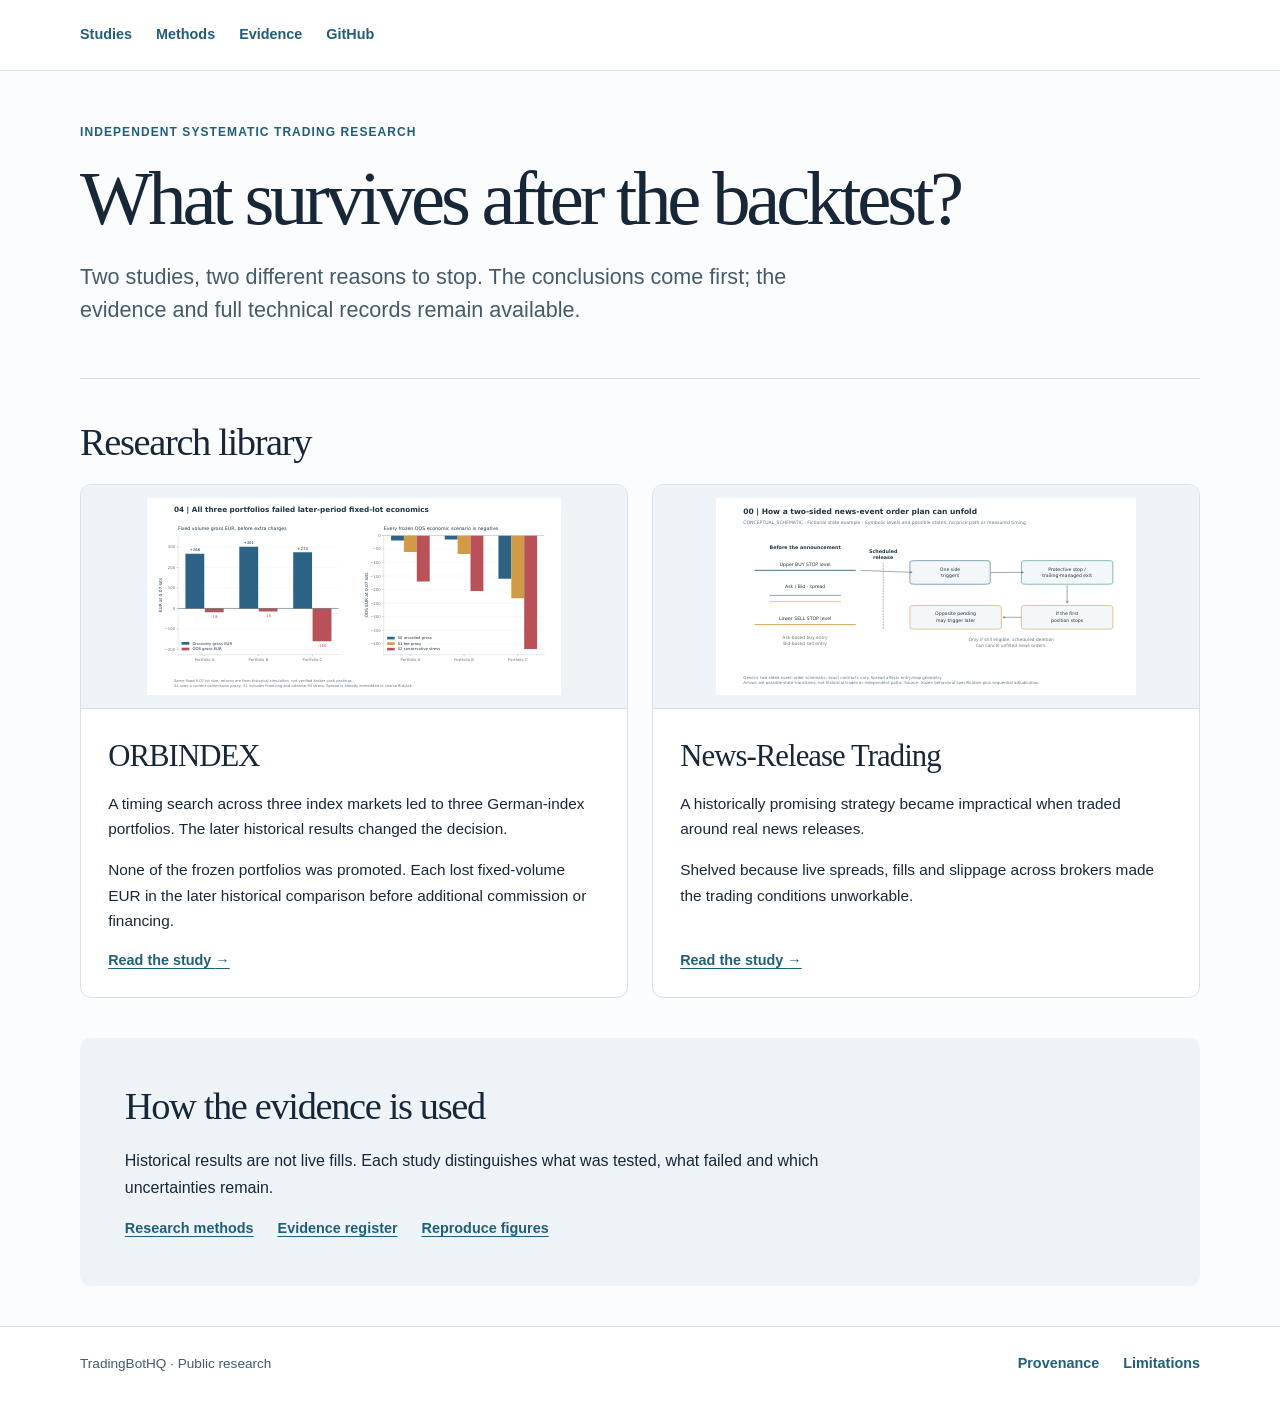
==== commit 14281034: "site: keep study-cover images contained in compact cards" ====
--- a/docs/index.html
+++ b/docs/index.html
@@ -19,7 +19,7 @@
 <h1>What survives after the backtest?</h1>
 <p class="lead">Two studies, two different reasons to stop. The conclusions come first; the evidence and full technical records remain available.</p>
 </section>
-<section id="research"><h2>Research library</h2><div class="cards"><article class="card"><div class="plot"><a class="chart" href="plots/orbindex-economics.svg"><img src="plots/orbindex-economics.svg" width="965" height="461" alt="Fixed-volume EUR outcomes in discovery and the later historical comparison" loading="lazy"></a></div><div class="card-body"><h3><a href="orbindex.html">ORBINDEX</a></h3><p>A timing search across three index markets led to three German-index portfolios. The later historical results changed the decision.</p><p>None of the frozen portfolios was promoted. Each lost fixed-volume EUR in the later historical comparison before additional commission or financing.</p><a class="read" href="orbindex.html">Read the study <span aria-hidden="true">→</span></a></div></article><article class="card"><div class="plot"><a class="chart" href="plots/macro-mechanics.svg"><img src="plots/macro-mechanics.svg" width="950" height="446" alt="Conceptual buy-stop and sell-stop triggers around an economic release" loading="lazy"></a></div><div class="card-body"><h3><a href="macroimpulse.html">News-Release Trading</a></h3><p>A historically promising strategy became impractical when traded around real news releases.</p><p>Shelved because live spreads, fills and slippage across brokers made the trading conditions unworkable.</p><a class="read" href="macroimpulse.html">Read the study <span aria-hidden="true">→</span></a></div></article></div></section>
+<section id="research"><h2>Research library</h2><div class="cards"><article class="card"><div class="plot"><img src="plots/orbindex-economics.svg" width="965" height="461" alt="Fixed-volume EUR outcomes in discovery and the later historical comparison" loading="lazy"></div><div class="card-body"><h3><a href="orbindex.html">ORBINDEX</a></h3><p>A timing search across three index markets led to three German-index portfolios. The later historical results changed the decision.</p><p>None of the frozen portfolios was promoted. Each lost fixed-volume EUR in the later historical comparison before additional commission or financing.</p><a class="read" href="orbindex.html">Read the study <span aria-hidden="true">→</span></a></div></article><article class="card"><div class="plot"><img src="plots/macro-mechanics.svg" width="950" height="446" alt="Conceptual buy-stop and sell-stop triggers around an economic release" loading="lazy"></div><div class="card-body"><h3><a href="macroimpulse.html">News-Release Trading</a></h3><p>A historically promising strategy became impractical when traded around real news releases.</p><p>Shelved because live spreads, fills and slippage across brokers made the trading conditions unworkable.</p><a class="read" href="macroimpulse.html">Read the study <span aria-hidden="true">→</span></a></div></article></div></section>
 <section class="method" id="method"><h2>How the evidence is used</h2>
 <p>Historical results are not live fills. Each study distinguishes what was tested, what failed and which uncertainties remain.</p>
 <nav aria-label="Methods and sources"><a href="https://github.com/vda93/systematic-research-lab/blob/main/docs/empirical-methods.md">Research methods</a> <a href="https://github.com/vda93/systematic-research-lab/blob/main/docs/evidence.md">Evidence register</a> <a href="https://github.com/vda93/systematic-research-lab/blob/main/docs/security.md#reproduce-the-checks">Reproduce figures</a></nav>
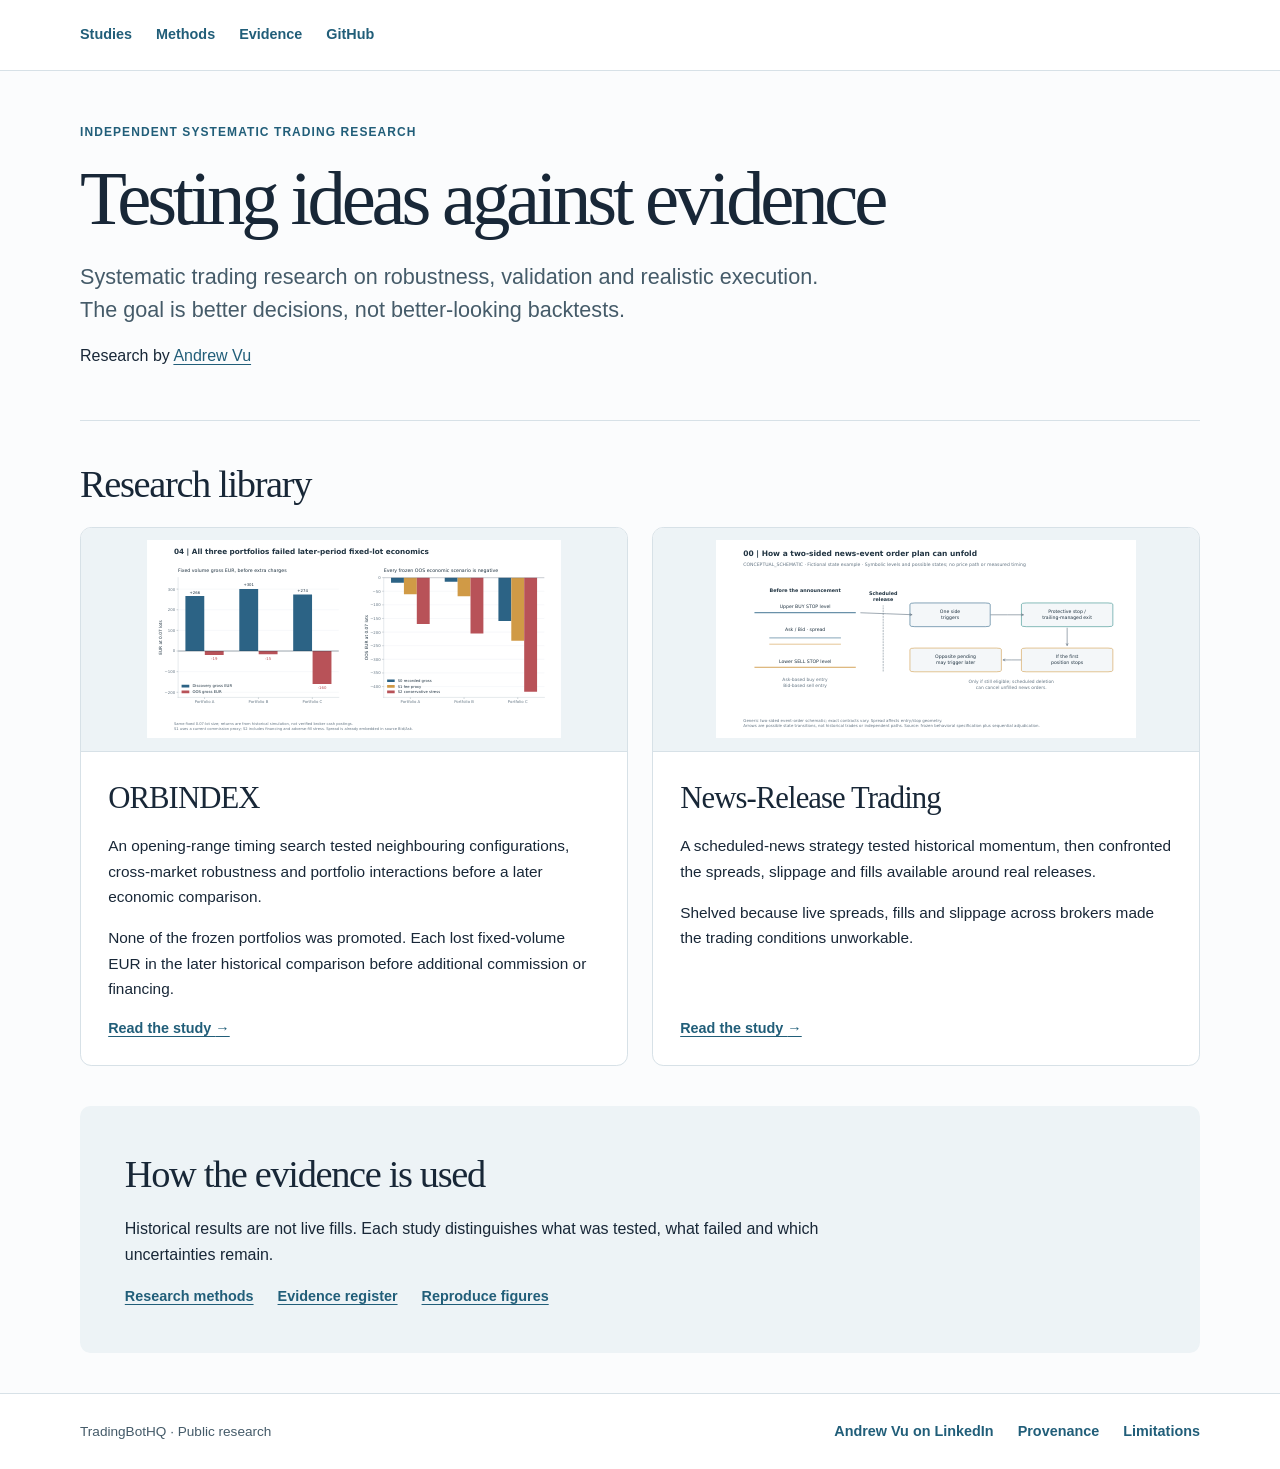
==== commit ba7d2ce3: "site: render research identity and link preview metadata" ====
--- a/docs/index.html
+++ b/docs/index.html
@@ -4,6 +4,16 @@
 <meta charset="utf-8">
 <meta name="viewport" content="width=device-width, initial-scale=1">
 <title>Research library | TradingBotHQ</title>
+<meta name="description" content="Robustness, validation and execution in systematic trading research. Selected studies by Andrew Vu.">
+<meta name="twitter:card" content="summary_large_image">
+<meta property="og:type" content="website">
+<meta property="og:title" content="Systematic Trading Research | Andrew Vu">
+<meta property="og:description" content="Robustness, validation and execution in systematic trading research. Selected studies by Andrew Vu.">
+<meta property="og:url" content="https://vda93.github.io/systematic-research-lab/">
+<meta property="og:image" content="https://vda93.github.io/systematic-research-lab/social-preview.png">
+<meta property="og:image:width" content="1200">
+<meta property="og:image:height" content="630">
+<meta property="og:image:alt" content="Systematic trading research: robustness, validation and execution">
 <link rel="stylesheet" href="site.css">
 </head>
 <body>
@@ -16,16 +26,17 @@
 <main id="content" tabindex="-1" class="shell">
 <section class="hero">
 <p class="kicker">Independent systematic trading research</p>
-<h1>What survives after the backtest?</h1>
-<p class="lead">Two studies, two different reasons to stop. The conclusions come first; the evidence and full technical records remain available.</p>
+<h1>Testing ideas against evidence</h1>
+<p class="lead">Systematic trading research on robustness, validation and realistic execution. The goal is better decisions, not better-looking backtests.</p>
+<p class="citation">Research by <a href="https://www.linkedin.com/in/andrew-vu-4861b9191/">Andrew Vu</a></p>
 </section>
-<section id="research"><h2>Research library</h2><div class="cards"><article class="card"><div class="plot"><img src="plots/orbindex-economics.svg" width="965" height="461" alt="Fixed-volume EUR outcomes in discovery and the later historical comparison" loading="lazy"></div><div class="card-body"><h3><a href="orbindex.html">ORBINDEX</a></h3><p>A timing search across three index markets led to three German-index portfolios. The later historical results changed the decision.</p><p>None of the frozen portfolios was promoted. Each lost fixed-volume EUR in the later historical comparison before additional commission or financing.</p><a class="read" href="orbindex.html">Read the study <span aria-hidden="true">→</span></a></div></article><article class="card"><div class="plot"><img src="plots/macro-mechanics.svg" width="950" height="446" alt="Conceptual buy-stop and sell-stop triggers around an economic release" loading="lazy"></div><div class="card-body"><h3><a href="macroimpulse.html">News-Release Trading</a></h3><p>A historically promising strategy became impractical when traded around real news releases.</p><p>Shelved because live spreads, fills and slippage across brokers made the trading conditions unworkable.</p><a class="read" href="macroimpulse.html">Read the study <span aria-hidden="true">→</span></a></div></article></div></section>
+<section id="research"><h2>Research library</h2><div class="cards"><article class="card"><div class="plot"><img src="plots/orbindex-economics.svg" width="965" height="461" alt="Fixed-volume EUR outcomes in discovery and the later historical comparison" loading="lazy"></div><div class="card-body"><h3><a href="orbindex.html">ORBINDEX</a></h3><p>An opening-range timing search tested neighbouring configurations, cross-market robustness and portfolio interactions before a later economic comparison.</p><p>None of the frozen portfolios was promoted. Each lost fixed-volume EUR in the later historical comparison before additional commission or financing.</p><a class="read" href="orbindex.html">Read the study <span aria-hidden="true">→</span></a></div></article><article class="card"><div class="plot"><img src="plots/macro-mechanics.svg" width="950" height="446" alt="Conceptual buy-stop and sell-stop triggers around an economic release" loading="lazy"></div><div class="card-body"><h3><a href="macroimpulse.html">News-Release Trading</a></h3><p>A scheduled-news strategy tested historical momentum, then confronted the spreads, slippage and fills available around real releases.</p><p>Shelved because live spreads, fills and slippage across brokers made the trading conditions unworkable.</p><a class="read" href="macroimpulse.html">Read the study <span aria-hidden="true">→</span></a></div></article></div></section>
 <section class="method" id="method"><h2>How the evidence is used</h2>
 <p>Historical results are not live fills. Each study distinguishes what was tested, what failed and which uncertainties remain.</p>
 <nav aria-label="Methods and sources"><a href="https://github.com/vda93/systematic-research-lab/blob/main/docs/empirical-methods.md">Research methods</a> <a href="https://github.com/vda93/systematic-research-lab/blob/main/docs/evidence.md">Evidence register</a> <a href="https://github.com/vda93/systematic-research-lab/blob/main/docs/security.md#reproduce-the-checks">Reproduce figures</a></nav>
 </section>
 </main>
 <footer><div class="shell foot"><span>TradingBotHQ · Public research</span>
-<nav aria-label="Publication information"><a href="https://github.com/vda93/systematic-research-lab/blob/main/docs/provenance.md">Provenance</a> <a href="https://github.com/vda93/systematic-research-lab/blob/main/docs/limitations.md">Limitations</a></nav></div></footer>
+<nav aria-label="Publication information"><a href="https://www.linkedin.com/in/andrew-vu-4861b9191/">Andrew Vu on LinkedIn</a> <a href="https://github.com/vda93/systematic-research-lab/blob/main/docs/provenance.md">Provenance</a> <a href="https://github.com/vda93/systematic-research-lab/blob/main/docs/limitations.md">Limitations</a></nav></div></footer>
 </body>
 </html>
--- a/docs/site.css
+++ b/docs/site.css
@@ -99,8 +99,7 @@
   .article-layout, .cards { grid-template-columns: minmax(0,1fr); }
   .hero { padding: 2rem 0 1.6rem; }
   .article-layout { gap: .5rem; }
-  .contents { position: static; }
-  .contents ul { display: flex; flex-wrap: wrap; gap: .15rem 1rem; }
+  .contents { display: none; }
   .plot { height: clamp(10rem, 40vw, 14rem); grid-template-rows: minmax(0,1fr); }
   .card-body { padding: 1.2rem; }
   .related strong { display: block; }
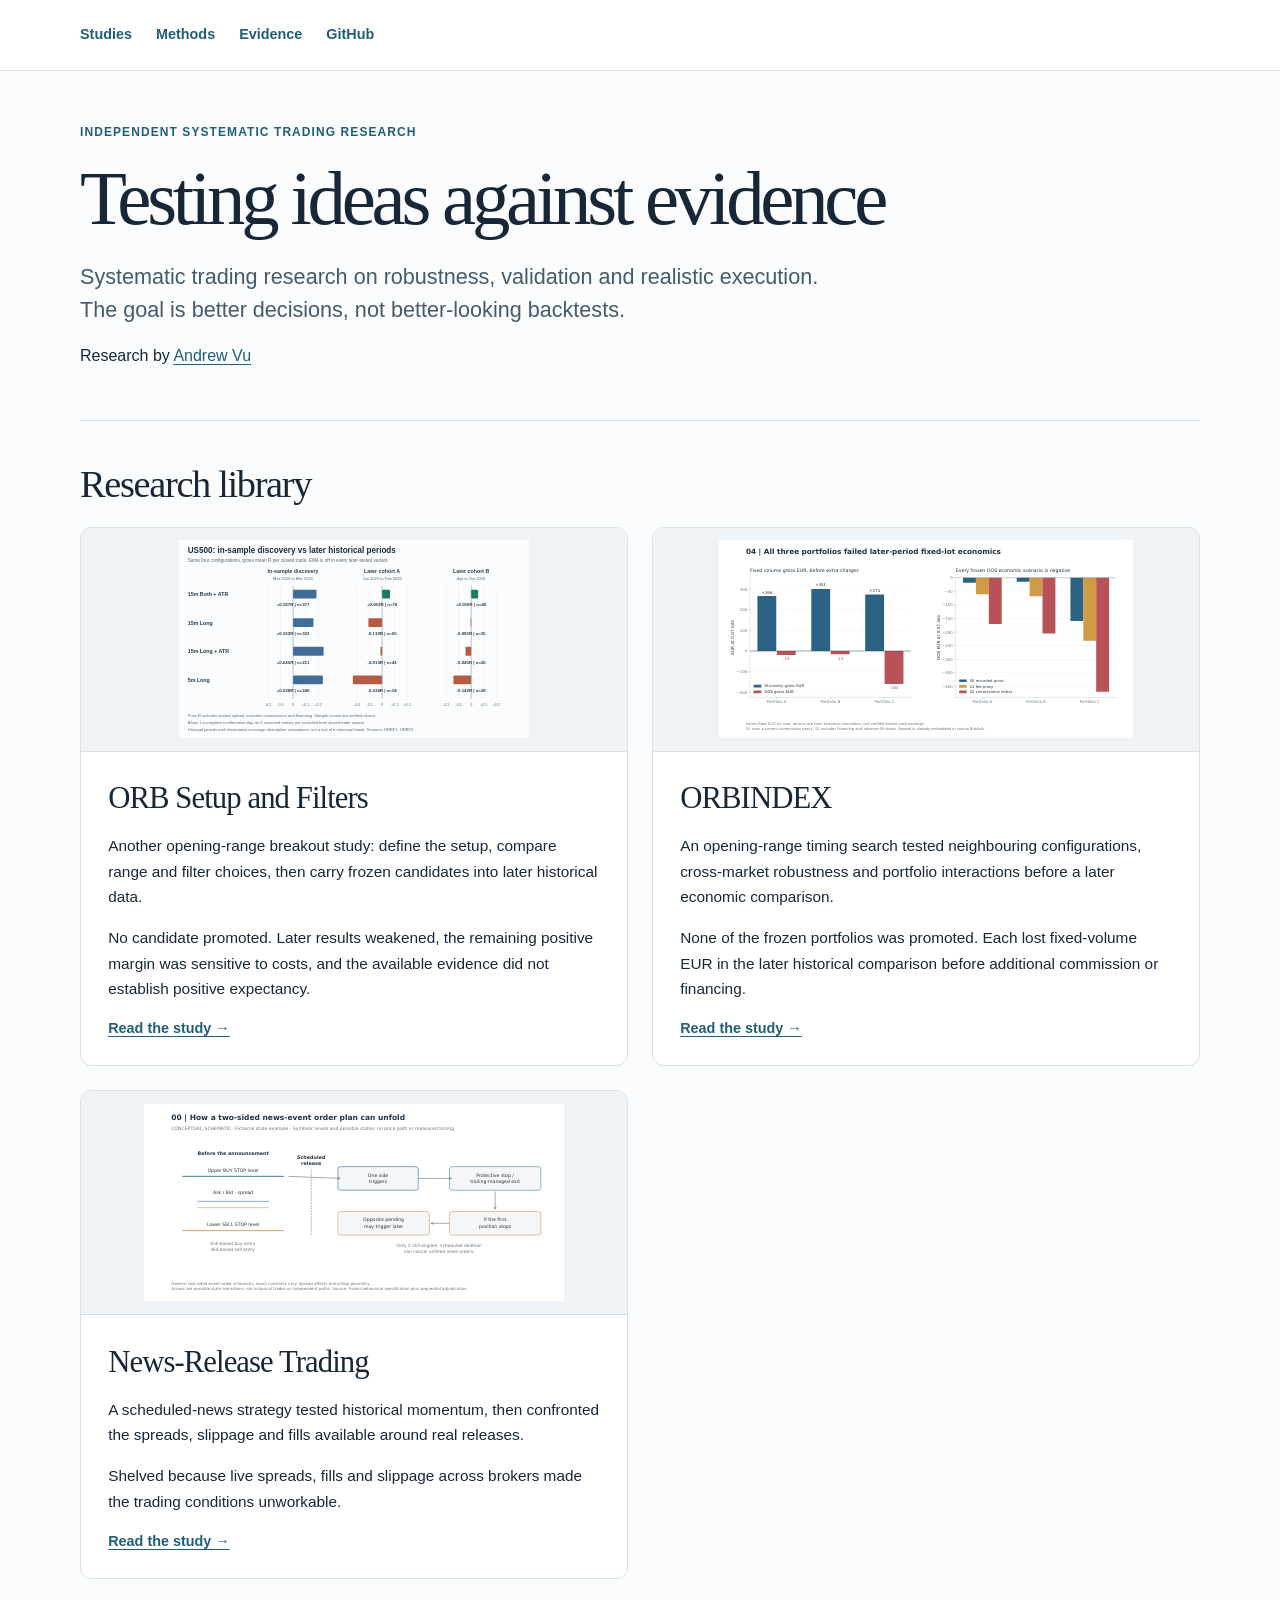
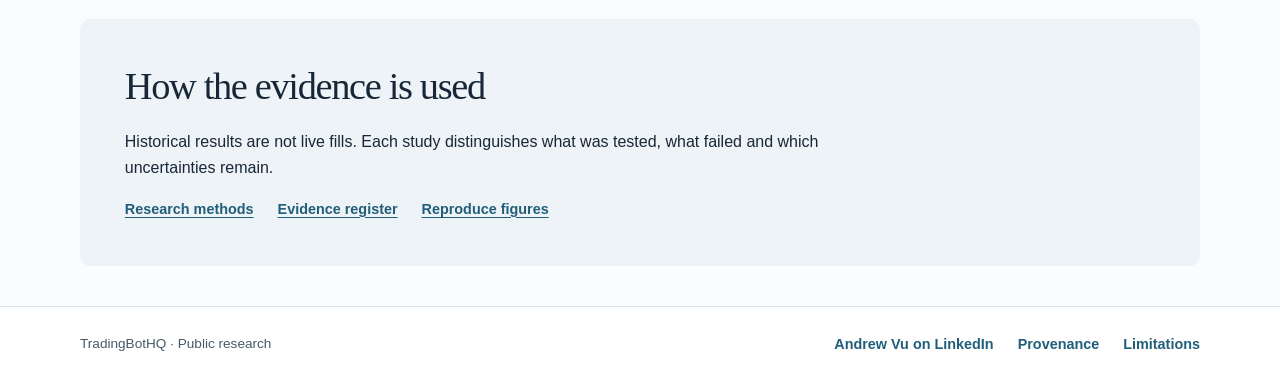
==== commit ac171102: "Research: present ORB filters as a rigorous, readable case study Separate the main research narrativ" ====
--- a/docs/index.html
+++ b/docs/index.html
@@ -30,7 +30,7 @@
 <p class="lead">Systematic trading research on robustness, validation and realistic execution. The goal is better decisions, not better-looking backtests.</p>
 <p class="citation">Research by <a href="https://www.linkedin.com/in/andrew-vu-4861b9191/">Andrew Vu</a></p>
 </section>
-<section id="research"><h2>Research library</h2><div class="cards"><article class="card"><div class="plot"><img src="plots/orbindex-economics.svg" width="965" height="461" alt="Fixed-volume EUR outcomes in discovery and the later historical comparison" loading="lazy"></div><div class="card-body"><h3><a href="orbindex.html">ORBINDEX</a></h3><p>An opening-range timing search tested neighbouring configurations, cross-market robustness and portfolio interactions before a later economic comparison.</p><p>None of the frozen portfolios was promoted. Each lost fixed-volume EUR in the later historical comparison before additional commission or financing.</p><a class="read" href="orbindex.html">Read the study <span aria-hidden="true">→</span></a></div></article><article class="card"><div class="plot"><img src="plots/macro-mechanics.svg" width="950" height="446" alt="Conceptual buy-stop and sell-stop triggers around an economic release" loading="lazy"></div><div class="card-body"><h3><a href="macroimpulse.html">News-Release Trading</a></h3><p>A scheduled-news strategy tested historical momentum, then confronted the spreads, slippage and fills available around real releases.</p><p>Shelved because live spreads, fills and slippage across brokers made the trading conditions unworkable.</p><a class="read" href="macroimpulse.html">Read the study <span aria-hidden="true">→</span></a></div></article></div></section>
+<section id="research"><h2>Research library</h2><div class="cards"><article class="card"><div class="plot"><img src="plots/orb-setup-filters-comparison.svg" width="1120" height="630" alt="The same four opening-range setups compared on average gross risk units per close in discovery and two later historical cohorts" loading="lazy"></div><div class="card-body"><h3><a href="orb-setup-filters.html">ORB Setup and Filters</a></h3><p>Another opening-range breakout study: define the setup, compare range and filter choices, then carry frozen candidates into later historical data.</p><p>No candidate promoted. Later results weakened, the remaining positive margin was sensitive to costs, and the available evidence did not establish positive expectancy.</p><a class="read" href="orb-setup-filters.html">Read the study <span aria-hidden="true">→</span></a></div></article><article class="card"><div class="plot"><img src="plots/orbindex-economics.svg" width="965" height="461" alt="Fixed-volume EUR outcomes in discovery and the later historical comparison" loading="lazy"></div><div class="card-body"><h3><a href="orbindex.html">ORBINDEX</a></h3><p>An opening-range timing search tested neighbouring configurations, cross-market robustness and portfolio interactions before a later economic comparison.</p><p>None of the frozen portfolios was promoted. Each lost fixed-volume EUR in the later historical comparison before additional commission or financing.</p><a class="read" href="orbindex.html">Read the study <span aria-hidden="true">→</span></a></div></article><article class="card"><div class="plot"><img src="plots/macro-mechanics.svg" width="950" height="446" alt="Conceptual buy-stop and sell-stop triggers around an economic release" loading="lazy"></div><div class="card-body"><h3><a href="macroimpulse.html">News-Release Trading</a></h3><p>A scheduled-news strategy tested historical momentum, then confronted the spreads, slippage and fills available around real releases.</p><p>Shelved because live spreads, fills and slippage across brokers made the trading conditions unworkable.</p><a class="read" href="macroimpulse.html">Read the study <span aria-hidden="true">→</span></a></div></article></div></section>
 <section class="method" id="method"><h2>How the evidence is used</h2>
 <p>Historical results are not live fills. Each study distinguishes what was tested, what failed and which uncertainties remain.</p>
 <nav aria-label="Methods and sources"><a href="https://github.com/vda93/systematic-research-lab/blob/main/docs/empirical-methods.md">Research methods</a> <a href="https://github.com/vda93/systematic-research-lab/blob/main/docs/evidence.md">Evidence register</a> <a href="https://github.com/vda93/systematic-research-lab/blob/main/docs/security.md#reproduce-the-checks">Reproduce figures</a></nav>
